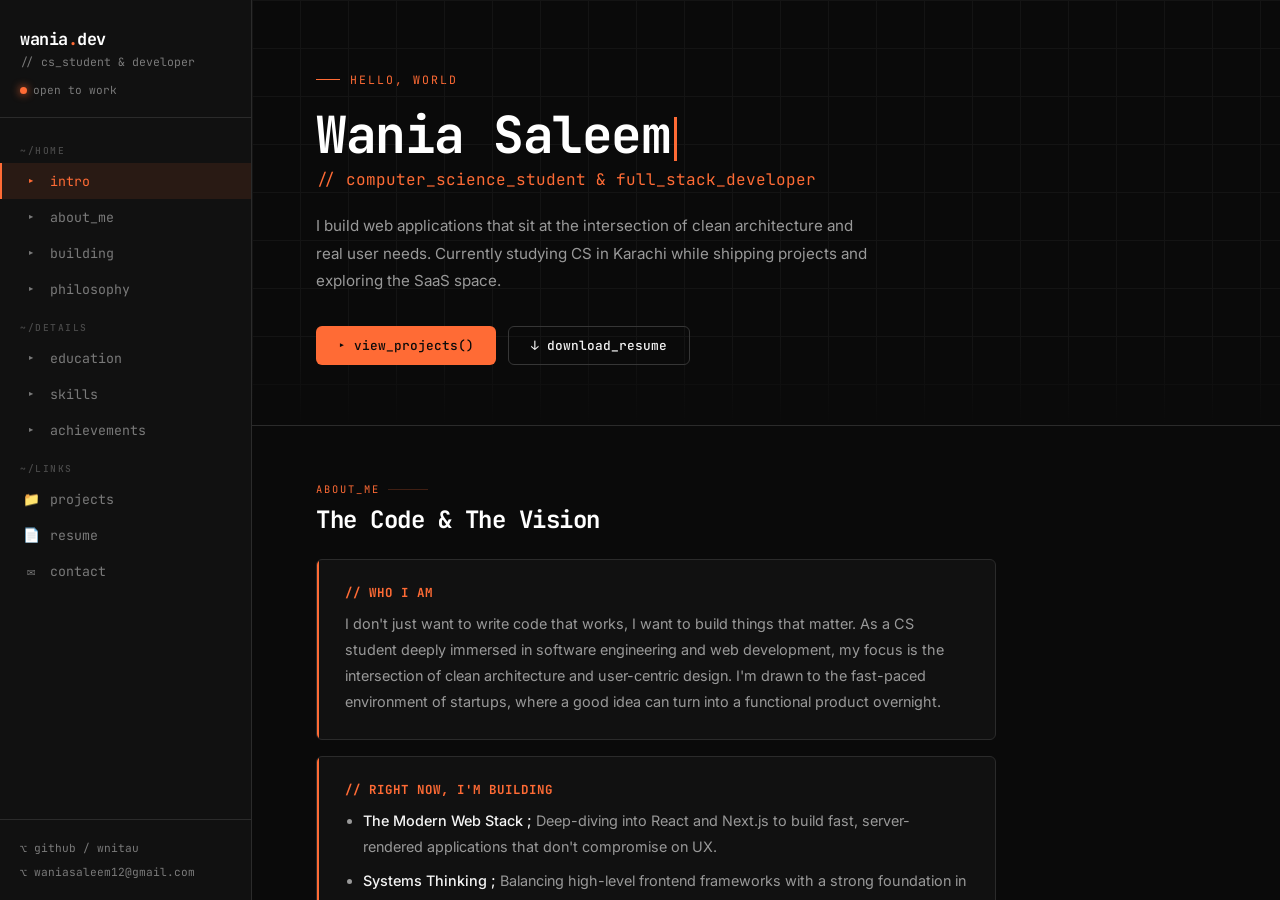
==== index.html @ f13f8b64 "Portfolio website upload" ====
<!DOCTYPE html>
<html lang="en">
<head>
    <meta charset="UTF-8">
    <meta name="viewport" content="width=device-width, initial-scale=1.0">
    <title>Wania Saleem — Developer Portfolio</title>
    <link rel="stylesheet" href="style.css">
</head>
<body>

<div class="layout">

    <!-- SIDEBAR -->
    <aside class="sidebar">
        <div class="sidebar-top">
            <div>
                <div class="sidebar-name">wania<span>.</span>dev</div>
                <div class="sidebar-role">// cs_student & developer</div>
            </div>
            <div class="sidebar-status">
                <div class="status-dot"></div>
                open to work
            </div>
            <button class="hamburger" id="hamburger" aria-label="Toggle menu">
                <span></span><span></span><span></span>
            </button>
        </div>

        <!-- Mobile dropdown drawer -->
        <div class="mobile-drawer" id="mobile-drawer">
            <div class="drawer-section">~/home</div>
            <a href="#intro"       class="mob-link" data-target="intro">▸ intro</a>
            <a href="#about"       class="mob-link" data-target="about">▸ about_me</a>
            <a href="#building"    class="mob-link" data-target="building">▸ building</a>
            <a href="#philosophy"  class="mob-link" data-target="philosophy">▸ philosophy</a>
            <div class="drawer-section">~/details</div>
            <a href="#education"    class="mob-link" data-target="education">▸ education</a>
            <a href="#skills"       class="mob-link" data-target="skills">▸ skills</a>
            <a href="#achievements" class="mob-link" data-target="achievements">▸ achievements</a>
            <div class="drawer-section">~/links</div>
            <a href="projects.html">📁 projects</a>
            <a href="resume.html">📄 resume</a>
            <a href="contact.html">✉ contact</a>
        </div>

        <nav>
            <div class="nav-group-label">~/home</div>
            <a href="#intro"      class="nav-link active" data-target="intro"><span class="nav-icon">▸</span> intro</a>
            <a href="#about"      class="nav-link"        data-target="about"><span class="nav-icon">▸</span> about_me</a>
            <a href="#building"   class="nav-link"        data-target="building"><span class="nav-icon">▸</span> building</a>
            <a href="#philosophy" class="nav-link"        data-target="philosophy"><span class="nav-icon">▸</span> philosophy</a>

            <div class="nav-group-label">~/details</div>
            <a href="#education"   class="nav-link" data-target="education"><span class="nav-icon">▸</span> education</a>
            <a href="#skills"      class="nav-link" data-target="skills"><span class="nav-icon">▸</span> skills</a>
            <a href="#achievements"class="nav-link" data-target="achievements"><span class="nav-icon">▸</span> achievements</a>

            <div class="nav-group-label">~/links</div>
            <a href="projects.html"><span class="nav-icon">📁</span> projects</a>
            <a href="resume.html"><span class="nav-icon">📄</span> resume</a>
            <a href="contact.html"><span class="nav-icon">✉</span> contact</a>
        </nav>

        <div class="sidebar-footer">
            <a href="https://github.com/wnitau" target="_blank" rel="noopener">⌥ github / wnitau</a>
            <a href="mailto:waniasaleem12@gmail.com">⌥ waniasaleem12@gmail.com</a>
        </div>
    </aside>

    <!-- MAIN -->
    <main class="main">

        <!-- HERO -->
        <section class="hero" id="intro">
            <div class="hero-eyebrow">hello, world</div>
            <h1>Wania Saleem<span class="cursor"></span></h1>
            <div class="hero-sub">// computer_science_student &amp; full_stack_developer</div>
            <p class="hero-desc">
                I build web applications that sit at the intersection of clean architecture and
                real user needs. Currently studying CS in Karachi while shipping projects and
                exploring the SaaS space.
            </p>
            <div class="hero-actions">
                <a href="projects.html" class="btn btn-primary">▸ view_projects()</a>
                <a href="resume.html"   class="btn btn-ghost">↓ download_resume</a>
            </div>
        </section>

        <!-- CONTENT -->
        <div class="content-wrap">

            <!-- ABOUT -->
            <section id="about">
                <div class="section-label">about_me</div>
                <h2 class="section-title">The Code & The Vision</h2>

                <div class="about-block">
                    <h4>// who I am</h4>
                    <p>
                        I don't just want to write code that works, I want to build things that matter.
                        As a CS student deeply immersed in software engineering and web development,
                        my focus is the intersection of clean architecture and user-centric design.
                        I'm drawn to the fast-paced environment of startups, where a good idea can turn
                        into a functional product overnight.
                    </p>
                </div>

                <div class="about-block" id="building">
                    <h4>// right now, I'm building</h4>
                    <ul>
                        <li><b>The Modern Web Stack ;</b> Deep-diving into React and Next.js to build fast, server-rendered applications that don't compromise on UX.</li>
                        <li><b>Systems Thinking ;</b> Balancing high-level frontend frameworks with a strong foundation in CS core principles and systems programming.</li>
                        <li><b>The Startup Mindset ;</b> Treating every project as a potential product. I focus on solving real friction points before writing the code.</li>
                    </ul>
                </div>

                <div id="philosophy">
                    <blockquote class="philosophy">
                        "Don't tell me what you know. Show me what you've built."
                    </blockquote>
                    <p class="section-body" style="margin-top:16px;">
                        I believe the best developers navigate ambiguity, figure things out on the fly,
                        and genuinely care about the end-user. Whether it's optimizing a component lifecycle
                        or figuring out how to scale a feature. I enjoy the problem-solving grind that
                        happens behind the screen.
                    </p>
                </div>
            </section>

            <!-- EDUCATION -->
            <section id="education">
                <div class="section-label">education</div>
                <h2 class="section-title">Academic Background</h2>
                <div class="edu-card">
                    <div class="edu-top">
                        <div>
                            <div class="edu-title">Bachelor of Science in Computer Science</div>
                            <div class="edu-uni">Federal Urdu University of Arts, Science &amp; Technology</div>
                            <div style="font-family:var(--mono);font-size:0.72rem;color:var(--muted);margin-top:5px;">Karachi, Pakistan &nbsp;·&nbsp; Currently Enrolled</div>
                        </div>
                        <span class="edu-badge">BSCS</span>
                    </div>
                    <div class="edu-stats">
                        <div>
                            <div class="edu-stat-label">CGPA</div>
                            <div class="edu-stat-value">3.78 <small>/ 4.0</small></div>
                        </div>
                        <div>
                            <div class="edu-stat-label">Degree</div>
                            <div class="edu-stat-value" style="font-size:0.95rem;margin-top:6px;">Bachelor's</div>
                        </div>
                        <div>
                            <div class="edu-stat-label">Field</div>
                            <div class="edu-stat-value" style="font-size:0.95rem;margin-top:6px;">Comp. Sci.</div>
                        </div>
                    </div>
                </div>
            </section>

            <!-- SKILLS -->
            <section id="skills">
                <div class="section-label">skills</div>
                <h2 class="section-title">What I Work With</h2>
                <div class="skills-grid">

                    <div class="skill-group">
                        <div class="skill-group-label">💻 languages</div>
                        <div class="skill-tags">
                            <span class="skill-tag">HTML</span>
                            <span class="skill-tag">CSS</span>
                            <span class="skill-tag">JavaScript</span>
                            <span class="skill-tag">Python</span>
                            <span class="skill-tag">C++</span>
                        </div>
                    </div>

                    <div class="skill-group">
                        <div class="skill-group-label">🎨 frontend</div>
                        <div class="skill-tags">
                            <span class="skill-tag">React</span>
                            <span class="skill-tag">Next.js</span>
                            <span class="skill-tag">Tailwind CSS</span>
                            <span class="skill-tag">Responsive Design</span>
                        </div>
                    </div>

                    <div class="skill-group">
                        <div class="skill-group-label">⚙️ backend</div>
                        <div class="skill-tags">
                            <span class="skill-tag">Node.js</span>
                            <span class="skill-tag">Express.js</span>
                            <span class="skill-tag">REST API</span>
                        </div>
                    </div>

                    <div class="skill-group">
                        <div class="skill-group-label">🗄️ database &amp; tools</div>
                        <div class="skill-tags">
                            <span class="skill-tag">MySQL</span>
                            <span class="skill-tag">Oracle</span>
                            <span class="skill-tag">VS Code</span>
                            <span class="skill-tag">Vercel</span>
                        </div>
                    </div>

                    <div class="skill-group">
                        <div class="skill-group-label">🤝 soft skills</div>
                        <div class="skill-tags">
                            <span class="skill-tag soft">Leadership</span>
                            <span class="skill-tag soft">Communication</span>
                            <span class="skill-tag soft">Focused</span>
                        </div>
                    </div>

                </div>
            </section>

            <!-- ACHIEVEMENTS -->
            <section id="achievements">
                <div class="section-label">achievements</div>
                <h2 class="section-title">Milestones &amp; Growth</h2>
                <div class="achieve-grid">
                    <div class="achieve-card">
                        <span class="achieve-icon">🎓</span>
                        <div class="achieve-title">High Academic Standing</div>
                        <div class="achieve-desc">Maintaining a 3.78 CGPA at Federal Urdu University. consistent dedication to the field.</div>
                    </div>
                    <div class="achieve-card">
                        <span class="achieve-icon">🔨</span>
                        <div class="achieve-title">Active Project Builder</div>
                        <div class="achieve-desc">Shipping real-world projects across frontend, backend, and database design.</div>
                    </div>
                    <div class="achieve-card">
                        <span class="achieve-icon">🚀</span>
                        <div class="achieve-title">Exploring SaaS Dev</div>
                        <div class="achieve-desc">Studying product architecture, subscription models, and scalable software, building Wantrix.dev.</div>
                    </div>
                    <div class="achieve-card">
                        <span class="achieve-icon">⚡</span>
                        <div class="achieve-title">Full-Stack Learner</div>
                        <div class="achieve-desc">Continuously upskilling: React &amp; Next.js frontend to Node.js, Express, and database backends.</div>
                    </div>
                </div>
            </section>

        </div>

        <footer class="page-footer">
            <div>Wania Saleem <span>©</span> 2026</div>
            <div style="font-size:0.68rem;">// "Building projects, learning continuously, creating solutions through code."</div>
        </footer>

    </main>
</div>

<script>
    // Smooth scroll + active nav highlight
    const navLinks = document.querySelectorAll('.nav-link');
    const sections = document.querySelectorAll('section[id], .hero[id]');

    const observer = new IntersectionObserver((entries) => {
        entries.forEach(entry => {
            if (entry.isIntersecting) {
                navLinks.forEach(l => l.classList.remove('active'));
                const id = entry.target.id;
                const match = document.querySelector(`.nav-link[data-target="${id}"]`);
                if (match) match.classList.add('active');
            }
        });
    }, { rootMargin: '-40% 0px -55% 0px' });

    sections.forEach(s => observer.observe(s));

    navLinks.forEach(link => {
        link.addEventListener('click', e => {
            e.preventDefault();
            const target = document.getElementById(link.dataset.target);
            if (target) target.scrollIntoView({ behavior: 'smooth', block: 'start' });
        });
    });

    // Hamburger toggle
    const hamburger = document.getElementById('hamburger');
    const drawer    = document.getElementById('mobile-drawer');

    hamburger.addEventListener('click', () => {
        hamburger.classList.toggle('open');
        drawer.classList.toggle('open');
    });

    // Close drawer when a mobile link is tapped
    document.querySelectorAll('.mob-link').forEach(link => {
        link.addEventListener('click', e => {
            e.preventDefault();
            hamburger.classList.remove('open');
            drawer.classList.remove('open');
            const target = document.getElementById(link.dataset.target);
            if (target) target.scrollIntoView({ behavior: 'smooth', block: 'start' });
        });
    });

    // Close drawer when tapping outside
    document.addEventListener('click', e => {
        if (!e.target.closest('.sidebar')) {
            hamburger.classList.remove('open');
            drawer.classList.remove('open');
        }
    });
</script>

</body>
</html>
---- style.css ----
@import url('https://fonts.googleapis.com/css2?family=JetBrains+Mono:wght@300;400;500;700&family=Inter:wght@300;400;500;600;700&display=swap');

*, *::before, *::after { margin: 0; padding: 0; box-sizing: border-box; }

:root {
    --bg:        #0a0a0a;
    --bg2:       #111111;
    --bg3:       #181818;
    --border:    #2b2b2b;
    --border2:   #363636;
    --text:      #f5f5f5;
    --muted:     #7a7a7a;
    --subtle:    #4a4a4a;
    --accent:    #ff6b35;
    --accent2:   #cc4e1a;
    --accent-dim:#ff6b351a;
    --accent-mid:#ff6b3538;
    --warn:      #fbbf24;
    --mono:      'JetBrains Mono', monospace;
    --sans:      'Inter', sans-serif;
    --sidebar-w: 252px;
    --radius:    6px;
}

html { scroll-behavior: smooth; }

body {
    font-family: var(--sans);
    background: var(--bg);
    color: var(--text);
    min-height: 100vh;
    overflow-x: hidden;
}

/* ── SCROLLBAR ── */
::-webkit-scrollbar { width: 5px; }
::-webkit-scrollbar-track { background: var(--bg); }
::-webkit-scrollbar-thumb { background: var(--border2); border-radius: 99px; }
::-webkit-scrollbar-thumb:hover { background: var(--subtle); }

/* ── LAYOUT ── */
.layout {
    display: flex;
    min-height: 100vh;
}

/* ── SIDEBAR ── */
.sidebar {
    width: var(--sidebar-w);
    min-width: var(--sidebar-w);
    background: var(--bg2);
    border-right: 1px solid var(--border);
    padding: 0;
    position: sticky;
    top: 0;
    height: 100vh;
    overflow-y: auto;
    display: flex;
    flex-direction: column;
    z-index: 100;
}

.sidebar-top {
    padding: 28px 20px 20px;
    border-bottom: 1px solid var(--border);
}

.sidebar-name {
    font-family: var(--mono);
    font-size: 1.05rem;
    font-weight: 700;
    color: #fff;
    letter-spacing: -0.5px;
}

.sidebar-name span { color: var(--accent); }

.sidebar-role {
    font-size: 0.72rem;
    color: var(--muted);
    margin-top: 4px;
    font-family: var(--mono);
}

.sidebar-status {
    display: flex;
    align-items: center;
    gap: 6px;
    margin-top: 14px;
    font-size: 0.7rem;
    color: var(--muted);
    font-family: var(--mono);
}

.status-dot {
    width: 7px;
    height: 7px;
    border-radius: 50%;
    background: var(--accent);
    box-shadow: 0 0 8px var(--accent);
    animation: pulse 2s infinite;
}

@keyframes pulse {
    0%, 100% { opacity: 1; }
    50%       { opacity: 0.4; }
}

.sidebar nav {
    padding: 12px 0;
    flex: 1;
}

.nav-group-label {
    font-family: var(--mono);
    font-size: 0.6rem;
    font-weight: 500;
    color: var(--subtle);
    letter-spacing: 1.5px;
    text-transform: uppercase;
    padding: 14px 20px 6px;
}

.sidebar nav a {
    display: flex;
    align-items: center;
    gap: 10px;
    padding: 9px 20px;
    color: var(--muted);
    text-decoration: none;
    font-size: 0.83rem;
    font-family: var(--mono);
    transition: color 0.15s, background 0.15s, border-color 0.15s;
    border-left: 2px solid transparent;
    position: relative;
}

.sidebar nav a:hover {
    color: var(--text);
    background: var(--bg3);
    border-left-color: var(--border2);
}

.sidebar nav a.active {
    color: var(--accent);
    background: var(--accent-dim);
    border-left-color: var(--accent);
}

.nav-icon {
    font-size: 0.85rem;
    width: 18px;
    text-align: center;
    flex-shrink: 0;
}

.sidebar-footer {
    padding: 16px 20px;
    border-top: 1px solid var(--border);
}

.sidebar-footer a {
    display: flex;
    align-items: center;
    gap: 8px;
    font-family: var(--mono);
    font-size: 0.7rem;
    color: var(--muted);
    text-decoration: none;
    padding: 5px 0;
    transition: color 0.15s;
}

.sidebar-footer a:hover { color: var(--accent); }

/* ── MAIN ── */
.main {
    flex: 1;
    overflow-y: auto;
    max-height: 100vh;
}

/* ── PAGE VISIBILITY ── */
.page { display: none; }
.page.active { display: block; }

/* ── HERO ── */
.hero {
    padding: 72px 64px 60px;
    border-bottom: 1px solid var(--border);
    position: relative;
    overflow: hidden;
}

.hero::before {
    content: '';
    position: absolute;
    inset: 0;
    background-image:
        linear-gradient(var(--border) 1px, transparent 1px),
        linear-gradient(90deg, var(--border) 1px, transparent 1px);
    background-size: 48px 48px;
    opacity: 0.3;
    pointer-events: none;
}

.hero::after {
    content: '';
    position: absolute;
    bottom: 0; left: 0; right: 0;
    height: 80px;
    background: linear-gradient(transparent, var(--bg));
}

.hero-eyebrow {
    font-family: var(--mono);
    font-size: 0.72rem;
    color: var(--accent);
    letter-spacing: 2px;
    text-transform: uppercase;
    margin-bottom: 20px;
    display: flex;
    align-items: center;
    gap: 10px;
}

.hero-eyebrow::before {
    content: '';
    display: block;
    width: 24px;
    height: 1px;
    background: var(--accent);
}

.hero h1 {
    font-family: var(--mono);
    font-size: clamp(2.2rem, 4vw, 3.2rem);
    font-weight: 700;
    color: #fff;
    line-height: 1.1;
    letter-spacing: -1.5px;
    margin-bottom: 6px;
    position: relative;
    z-index: 1;
}

.hero h1 .cursor {
    display: inline-block;
    width: 3px;
    height: 0.85em;
    background: var(--accent);
    margin-left: 4px;
    vertical-align: middle;
    animation: blink 1s step-end infinite;
}

@keyframes blink {
    0%, 100% { opacity: 1; }
    50%       { opacity: 0; }
}

.hero-sub {
    font-family: var(--mono);
    font-size: 1rem;
    color: var(--accent);
    margin-bottom: 22px;
    position: relative;
    z-index: 1;
}

.hero-desc {
    font-size: 0.95rem;
    color: #999;
    line-height: 1.8;
    max-width: 560px;
    position: relative;
    z-index: 1;
}

.hero-actions {
    display: flex;
    gap: 12px;
    margin-top: 32px;
    flex-wrap: wrap;
    position: relative;
    z-index: 1;
}

.btn {
    display: inline-flex;
    align-items: center;
    gap: 8px;
    padding: 10px 22px;
    border-radius: var(--radius);
    font-family: var(--mono);
    font-size: 0.8rem;
    font-weight: 500;
    text-decoration: none;
    transition: all 0.18s;
    cursor: pointer;
    border: none;
}

.btn-primary {
    background: var(--accent);
    color: #0a0a0a;
}

.btn-primary:hover {
    background: #ff814f;
    transform: translateY(-1px);
    box-shadow: 0 4px 16px #ff6b3540;
}

.btn-ghost {
    background: transparent;
    color: var(--text);
    border: 1px solid var(--border2);
}

.btn-ghost:hover {
    border-color: var(--accent);
    color: var(--accent);
    transform: translateY(-1px);
}

/* ── CONTENT SECTIONS ── */
.content-wrap {
    padding: 56px 64px;
    display: flex;
    flex-direction: column;
    gap: 64px;
}

.section-label {
    font-family: var(--mono);
    font-size: 0.65rem;
    color: var(--accent);
    text-transform: uppercase;
    letter-spacing: 2px;
    margin-bottom: 8px;
    display: flex;
    align-items: center;
    gap: 8px;
}

.section-label::after {
    content: '';
    flex: 1;
    max-width: 40px;
    height: 1px;
    background: var(--accent-mid);
}

.section-title {
    font-family: var(--mono);
    font-size: 1.5rem;
    font-weight: 700;
    color: #fff;
    letter-spacing: -0.5px;
    margin-bottom: 24px;
}

.section-body {
    color: #999;
    line-height: 1.85;
    font-size: 0.93rem;
    max-width: 620px;
}

/* ── ABOUT BLOCKS ── */
.about-block {
    background: var(--bg2);
    border: 1px solid var(--border);
    border-radius: var(--radius);
    padding: 24px 28px;
    max-width: 680px;
    margin-bottom: 16px;
    position: relative;
    overflow: hidden;
}

.about-block::before {
    content: '';
    position: absolute;
    left: 0; top: 0; bottom: 0;
    width: 2px;
    background: var(--accent);
}

.about-block h4 {
    font-family: var(--mono);
    font-size: 0.78rem;
    color: var(--accent);
    text-transform: uppercase;
    letter-spacing: 1px;
    margin-bottom: 10px;
}

.about-block p,
.about-block ul {
    color: #999;
    font-size: 0.9rem;
    line-height: 1.8;
}

.about-block ul {
    padding-left: 18px;
}

.about-block ul li {
    margin-bottom: 8px;
}

.about-block ul li b {
    color: var(--text);
    font-weight: 500;
}

blockquote.philosophy {
    border: 1px solid var(--border2);
    border-left: 3px solid var(--accent);
    padding: 16px 22px;
    margin-top: 16px;
    border-radius: 0 var(--radius) var(--radius) 0;
    color: var(--muted);
    font-style: italic;
    font-size: 0.9rem;
    font-family: var(--mono);
    max-width: 620px;
}

/* ── EDUCATION CARD ── */
.edu-card {
    background: var(--bg2);
    border: 1px solid var(--border);
    border-radius: var(--radius);
    padding: 28px;
    max-width: 680px;
    position: relative;
    overflow: hidden;
}

.edu-card::after {
    content: 'BSCS';
    position: absolute;
    right: -10px; top: -10px;
    font-family: var(--mono);
    font-size: 4rem;
    font-weight: 700;
    color: var(--accent);
    opacity: 0.04;
    pointer-events: none;
}

.edu-top {
    display: flex;
    justify-content: space-between;
    align-items: flex-start;
    gap: 16px;
    flex-wrap: wrap;
    margin-bottom: 20px;
}

.edu-title {
    font-family: var(--mono);
    font-size: 1rem;
    font-weight: 700;
    color: #fff;
    margin-bottom: 4px;
}

.edu-uni {
    font-size: 0.82rem;
    color: var(--accent);
}

.edu-badge {
    background: var(--accent-dim);
    border: 1px solid var(--accent-mid);
    color: var(--accent);
    font-family: var(--mono);
    font-size: 0.68rem;
    font-weight: 700;
    padding: 4px 12px;
    border-radius: 99px;
    white-space: nowrap;
}

.edu-stats {
    display: flex;
    gap: 36px;
    flex-wrap: wrap;
    border-top: 1px solid var(--border);
    padding-top: 20px;
}

.edu-stat-label {
    font-family: var(--mono);
    font-size: 0.62rem;
    text-transform: uppercase;
    letter-spacing: 1.2px;
    color: var(--subtle);
    margin-bottom: 4px;
}

.edu-stat-value {
    font-family: var(--mono);
    font-size: 1.3rem;
    font-weight: 700;
    color: #fff;
}

.edu-stat-value small {
    font-size: 0.75rem;
    color: var(--muted);
    font-weight: 400;
}

/* ── SKILLS ── */
.skills-grid {
    display: flex;
    flex-direction: column;
    gap: 24px;
    max-width: 680px;
}

.skill-group {}

.skill-group-label {
    font-family: var(--mono);
    font-size: 0.65rem;
    text-transform: uppercase;
    letter-spacing: 1.5px;
    color: var(--muted);
    margin-bottom: 10px;
    display: flex;
    align-items: center;
    gap: 8px;
}

.skill-group-label::after {
    content: '';
    flex: 1;
    height: 1px;
    background: var(--border);
}

.skill-tags {
    display: flex;
    flex-wrap: wrap;
    gap: 8px;
}

.skill-tag {
    font-family: var(--mono);
    font-size: 0.78rem;
    background: var(--bg2);
    border: 1px solid var(--border2);
    color: #ccc;
    padding: 6px 14px;
    border-radius: var(--radius);
    transition: all 0.15s;
    cursor: default;
}

.skill-tag:hover {
    border-color: var(--accent);
    color: var(--accent);
    background: var(--accent-dim);
    transform: translateY(-2px);
    box-shadow: 0 4px 12px #ff6b3520;
}

.skill-tag.soft {
    background: var(--accent-dim);
    border-color: var(--accent-mid);
    color: var(--accent);
}

/* ── ACHIEVEMENTS ── */
.achieve-grid {
    display: grid;
    grid-template-columns: 1fr 1fr;
    gap: 16px;
    max-width: 680px;
}

.achieve-card {
    background: var(--bg2);
    border: 1px solid var(--border);
    border-radius: var(--radius);
    padding: 20px 22px;
    transition: border-color 0.15s;
}

.achieve-card:hover {
    border-color: var(--accent-mid);
}

.achieve-icon {
    font-size: 1.4rem;
    margin-bottom: 10px;
    display: block;
}

.achieve-title {
    font-family: var(--mono);
    font-size: 0.82rem;
    font-weight: 600;
    color: #fff;
    margin-bottom: 6px;
}

.achieve-desc {
    font-size: 0.8rem;
    color: var(--muted);
    line-height: 1.6;
}

/* ── FOOTER ── */
.page-footer {
    padding: 32px 64px 40px;
    border-top: 1px solid var(--border);
    font-family: var(--mono);
    font-size: 0.72rem;
    color: var(--subtle);
    display: flex;
    justify-content: space-between;
    align-items: center;
    flex-wrap: wrap;
    gap: 12px;
}

.page-footer span { color: var(--accent); }

/* ── PROJECTS PAGE ── */
.page-header {
    padding: 56px 64px 32px;
    border-bottom: 1px solid var(--border);
}

.project-list {
    padding: 40px 64px 60px;
    display: flex;
    flex-direction: column;
    gap: 24px;
    max-width: 800px;
}

.project-card {
    background: var(--bg2);
    border: 1px solid var(--border);
    border-radius: var(--radius);
    overflow: hidden;
    transition: border-color 0.2s;
}

.project-card:hover {
    border-color: var(--accent-mid);
}

.project-card-header {
    padding: 20px 28px;
    border-bottom: 1px solid var(--border);
    display: flex;
    justify-content: space-between;
    align-items: flex-start;
    gap: 16px;
    flex-wrap: wrap;
}

.project-card-header.featured {
    background: var(--accent-dim);
}

.project-eyebrow {
    font-family: var(--mono);
    font-size: 0.62rem;
    color: var(--accent);
    text-transform: uppercase;
    letter-spacing: 1.5px;
    margin-bottom: 6px;
}

.project-name {
    font-family: var(--mono);
    font-size: 1.1rem;
    font-weight: 700;
    color: #fff;
    margin-bottom: 3px;
}

.project-tagline {
    font-size: 0.8rem;
    color: var(--muted);
}

.project-badge {
    font-family: var(--mono);
    font-size: 0.68rem;
    font-weight: 600;
    padding: 4px 12px;
    border-radius: 99px;
    white-space: nowrap;
    border: 1px solid;
}

.badge-wip {
    background: #f0a50015;
    border-color: #f0a50040;
    color: var(--warn);
}

.badge-done {
    background: #22c55e15;
    border-color: #22c55e40;
    color: #22c55e;
}

.project-card-body {
    padding: 22px 28px;
}

.project-desc {
    color: #999;
    font-size: 0.88rem;
    line-height: 1.8;
    margin-bottom: 18px;
}

.project-section-label {
    font-family: var(--mono);
    font-size: 0.62rem;
    text-transform: uppercase;
    letter-spacing: 1.2px;
    color: var(--subtle);
    margin-bottom: 8px;
}

.project-features {
    list-style: none;
    margin-bottom: 18px;
}

.project-features li {
    font-size: 0.84rem;
    color: #bbb;
    padding: 3px 0;
}

.project-features li::before {
    content: '▸  ';
    color: var(--accent);
    font-family: var(--mono);
}

.project-highlights {
    background: var(--bg3);
    border: 1px solid var(--border);
    border-radius: var(--radius);
    padding: 14px 16px;
    margin-bottom: 18px;
    display: flex;
    flex-direction: column;
    gap: 8px;
}

.highlight-item {
    display: flex;
    gap: 10px;
    align-items: flex-start;
}

.highlight-label {
    font-family: var(--mono);
    font-size: 0.7rem;
    color: var(--accent);
    font-weight: 600;
    white-space: nowrap;
    min-width: 80px;
}

.highlight-text {
    font-size: 0.8rem;
    color: var(--muted);
}

.tech-tags {
    display: flex;
    flex-wrap: wrap;
    gap: 6px;
}

.tech-tag {
    font-family: var(--mono);
    font-size: 0.72rem;
    background: var(--bg3);
    border: 1px solid var(--border2);
    color: #aaa;
    padding: 4px 10px;
    border-radius: 4px;
}

/* ── RESUME PAGE ── */
.resume-wrap {
    padding: 56px 64px;
    max-width: 760px;
}

.resume-download-box {
    background: var(--bg2);
    border: 1px solid var(--border);
    border-radius: var(--radius);
    padding: 36px;
    text-align: center;
    margin-bottom: 40px;
    position: relative;
    overflow: hidden;
}

.resume-download-box::before {
    content: '';
    position: absolute;
    inset: 0;
    background: radial-gradient(ellipse at top, var(--accent-dim) 0%, transparent 60%);
    pointer-events: none;
}

.resume-download-box .icon-big {
    font-size: 3rem;
    margin-bottom: 16px;
    display: block;
    position: relative;
}

.resume-download-box h2 {
    font-family: var(--mono);
    font-size: 1.3rem;
    color: #fff;
    margin-bottom: 8px;
    position: relative;
}

.resume-download-box p {
    color: var(--muted);
    font-size: 0.88rem;
    margin-bottom: 24px;
    position: relative;
}

.resume-section {
    margin-bottom: 36px;
}

.resume-section-header {
    font-family: var(--mono);
    font-size: 0.65rem;
    text-transform: uppercase;
    letter-spacing: 2px;
    color: var(--accent);
    margin-bottom: 14px;
    padding-bottom: 8px;
    border-bottom: 1px solid var(--border);
}

.resume-row {
    display: flex;
    justify-content: space-between;
    align-items: baseline;
    gap: 12px;
    flex-wrap: wrap;
    margin-bottom: 6px;
}

.resume-row h4 {
    font-family: var(--mono);
    font-size: 0.88rem;
    color: var(--text);
}

.resume-row .year {
    font-family: var(--mono);
    font-size: 0.72rem;
    color: var(--muted);
}

.resume-body {
    color: var(--muted);
    font-size: 0.84rem;
    line-height: 1.7;
    margin-bottom: 14px;
}

.resume-body ul {
    padding-left: 16px;
    margin-top: 6px;
}

.resume-body ul li {
    margin-bottom: 4px;
}

/* ── CONTACT PAGE ── */
.contact-wrap {
    padding: 56px 64px;
    max-width: 680px;
}

.contact-grid {
    display: grid;
    grid-template-columns: 1fr 1fr;
    gap: 14px;
    margin-bottom: 40px;
}

.contact-card {
    background: var(--bg2);
    border: 1px solid var(--border);
    border-radius: var(--radius);
    padding: 20px 22px;
    text-decoration: none;
    transition: border-color 0.15s, transform 0.15s;
    display: block;
}

.contact-card:hover {
    border-color: var(--accent-mid);
    transform: translateY(-2px);
}

.contact-card-icon {
    font-size: 1.4rem;
    margin-bottom: 10px;
}

.contact-card-label {
    font-family: var(--mono);
    font-size: 0.65rem;
    text-transform: uppercase;
    letter-spacing: 1.2px;
    color: var(--muted);
    margin-bottom: 4px;
}

.contact-card-value {
    font-family: var(--mono);
    font-size: 0.82rem;
    color: var(--text);
    word-break: break-all;
}

.contact-note {
    background: var(--accent-dim);
    border: 1px solid var(--accent-mid);
    border-radius: var(--radius);
    padding: 18px 22px;
    font-family: var(--mono);
    font-size: 0.82rem;
    color: var(--accent);
    line-height: 1.6;
}

.contact-note strong {
    color: #fff;
    font-weight: 600;
}

/* ── COMING SOON FALLBACK ── */
.coming-soon {
    display: flex;
    flex-direction: column;
    align-items: center;
    justify-content: center;
    height: 60vh;
    color: var(--subtle);
    text-align: center;
}

.coming-soon span { font-size: 3.5rem; margin-bottom: 18px; }
.coming-soon h2 { font-family: var(--mono); font-size: 1.2rem; color: var(--muted); margin-bottom: 8px; }
.coming-soon p { font-size: 0.85rem; }

/* ── HAMBURGER BUTTON (hidden on desktop) ── */
.hamburger {
    display: none;
    flex-direction: column;
    gap: 5px;
    cursor: pointer;
    padding: 6px;
    background: none;
    border: 1px solid var(--border2);
    border-radius: var(--radius);
    flex-shrink: 0;
}

.hamburger span {
    display: block;
    width: 20px;
    height: 2px;
    background: var(--text);
    border-radius: 2px;
    transition: all 0.25s;
}

.hamburger.open span:nth-child(1) { transform: translateY(7px) rotate(45deg); }
.hamburger.open span:nth-child(2) { opacity: 0; }
.hamburger.open span:nth-child(3) { transform: translateY(-7px) rotate(-45deg); }

/* ── MOBILE DRAWER (hidden on desktop) ── */
.mobile-drawer {
    display: none;
}

/* ── RESPONSIVE ── */
@media (max-width: 900px) {

    /* Stack layout vertically */
    .layout { flex-direction: column; }

    /* Sidebar becomes a sticky top bar */
    .sidebar {
        width: 100%;
        min-width: unset;
        height: auto;
        position: sticky;
        top: 0;
        z-index: 200;
        flex-direction: row;
        align-items: center;
        padding: 0;
        border-right: none;
        border-bottom: 1px solid var(--border);
        overflow: visible;
    }

    /* Top bar: logo + hamburger side by side */
    .sidebar-top {
        width: 100%;
        display: flex;
        align-items: center;
        justify-content: space-between;
        padding: 14px 20px;
        border-bottom: none;
    }

    .sidebar-status { display: none; }

    /* Hide the desktop nav & footer */
    .sidebar nav,
    .sidebar-footer { display: none; }

    /* Show hamburger */
    .hamburger { display: flex; }

    /* Mobile drawer — full-width dropdown */
    .mobile-drawer {
        display: block;
        position: absolute;
        top: 100%;
        left: 0;
        right: 0;
        background: var(--bg2);
        border-bottom: 1px solid var(--border);
        z-index: 199;
        overflow: hidden;
        max-height: 0;
        transition: max-height 0.3s ease;
    }

    .mobile-drawer.open {
        max-height: 480px;
    }

    .mobile-drawer a {
        display: flex;
        align-items: center;
        gap: 12px;
        padding: 13px 24px;
        color: var(--muted);
        text-decoration: none;
        font-family: var(--mono);
        font-size: 0.88rem;
        border-bottom: 1px solid var(--border);
        transition: background 0.15s, color 0.15s;
    }

    .mobile-drawer a:last-child { border-bottom: none; }

    .mobile-drawer a:hover,
    .mobile-drawer a.active {
        background: var(--accent-dim);
        color: var(--accent);
    }

    .mobile-drawer .drawer-section {
        font-family: var(--mono);
        font-size: 0.6rem;
        text-transform: uppercase;
        letter-spacing: 1.5px;
        color: var(--subtle);
        padding: 10px 24px 4px;
        background: var(--bg3);
    }

    /* Main content */
    .main { max-height: unset; }

    .hero, .content-wrap, .page-header, .project-list,
    .resume-wrap, .contact-wrap, .page-footer {
        padding-left: 20px;
        padding-right: 20px;
    }

    .hero { padding-top: 36px; padding-bottom: 44px; }
    .content-wrap { padding-top: 36px; gap: 48px; }
    .page-header { padding-top: 36px; padding-bottom: 24px; }
    .project-list { padding-left: 20px; padding-right: 20px; }
    .resume-wrap { padding-top: 36px; }
    .contact-wrap { padding-top: 36px; }

    .achieve-grid { grid-template-columns: 1fr; }
    .contact-grid { grid-template-columns: 1fr; }

    .hero h1 { font-size: 2rem; }
    .section-title { font-size: 1.25rem; }
}
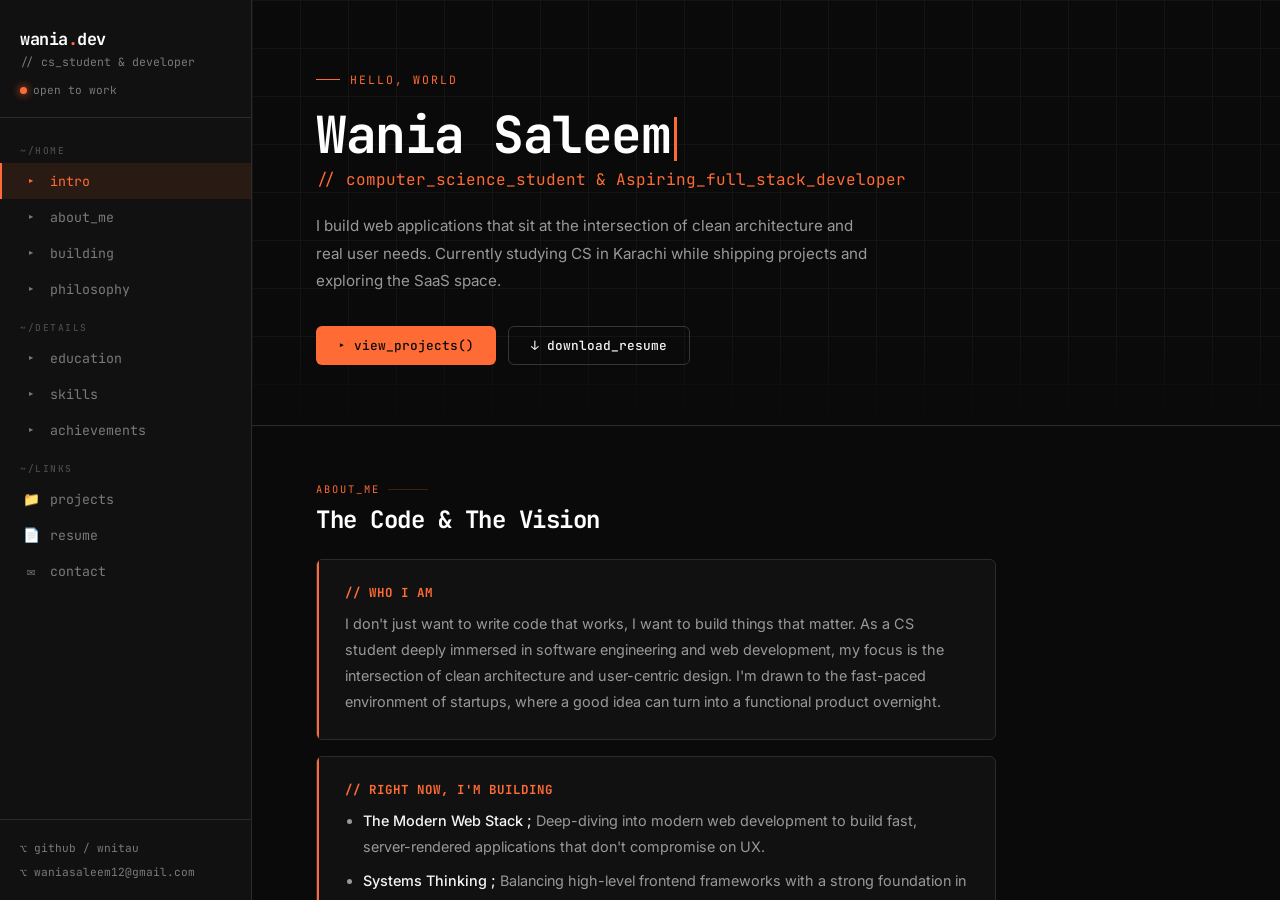
==== commit c833fc2d: "Update hero description." ====
--- a/index.html
+++ b/index.html
@@ -74,7 +74,7 @@
         <section class="hero" id="intro">
             <div class="hero-eyebrow">hello, world</div>
             <h1>Wania Saleem<span class="cursor"></span></h1>
-            <div class="hero-sub">// computer_science_student &amp; full_stack_developer</div>
+            <div class="hero-sub">// computer_science_student &amp; Aspiring_full_stack_developer</div>
             <p class="hero-desc">
                 I build web applications that sit at the intersection of clean architecture and
                 real user needs. Currently studying CS in Karachi while shipping projects and
@@ -108,7 +108,7 @@
                 <div class="about-block" id="building">
                     <h4>// right now, I'm building</h4>
                     <ul>
-                        <li><b>The Modern Web Stack ;</b> Deep-diving into React and Next.js to build fast, server-rendered applications that don't compromise on UX.</li>
+                        <li><b>The Modern Web Stack ;</b> Deep-diving into modern web development to build fast, server-rendered applications that don't compromise on UX.</li>
                         <li><b>Systems Thinking ;</b> Balancing high-level frontend frameworks with a strong foundation in CS core principles and systems programming.</li>
                         <li><b>The Startup Mindset ;</b> Treating every project as a potential product. I focus on solving real friction points before writing the code.</li>
                     </ul>
@@ -174,24 +174,7 @@
                         </div>
                     </div>
 
-                    <div class="skill-group">
-                        <div class="skill-group-label">🎨 frontend</div>
-                        <div class="skill-tags">
-                            <span class="skill-tag">React</span>
-                            <span class="skill-tag">Next.js</span>
-                            <span class="skill-tag">Tailwind CSS</span>
-                            <span class="skill-tag">Responsive Design</span>
-                        </div>
-                    </div>
-
-                    <div class="skill-group">
-                        <div class="skill-group-label">⚙️ backend</div>
-                        <div class="skill-tags">
-                            <span class="skill-tag">Node.js</span>
-                            <span class="skill-tag">Express.js</span>
-                            <span class="skill-tag">REST API</span>
-                        </div>
-                    </div>
+
 
                     <div class="skill-group">
                         <div class="skill-group-label">🗄️ database &amp; tools</div>
